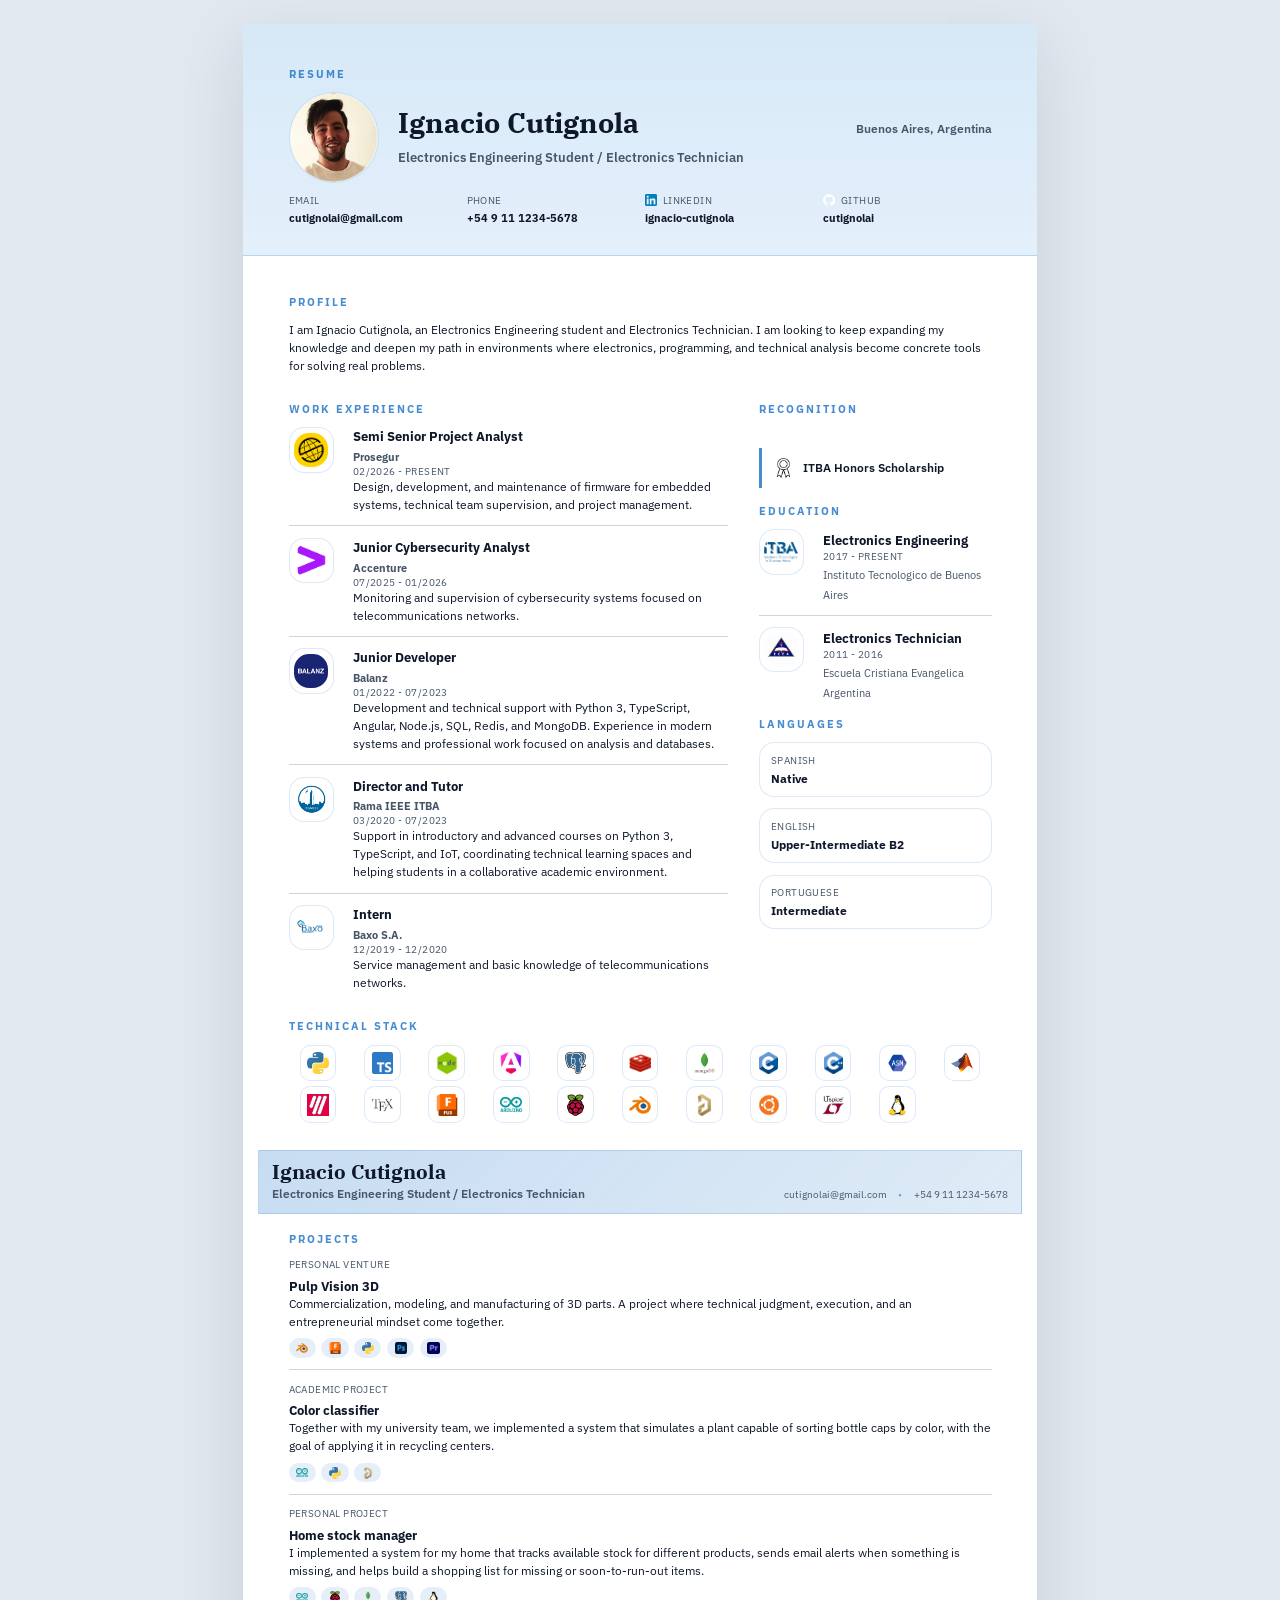
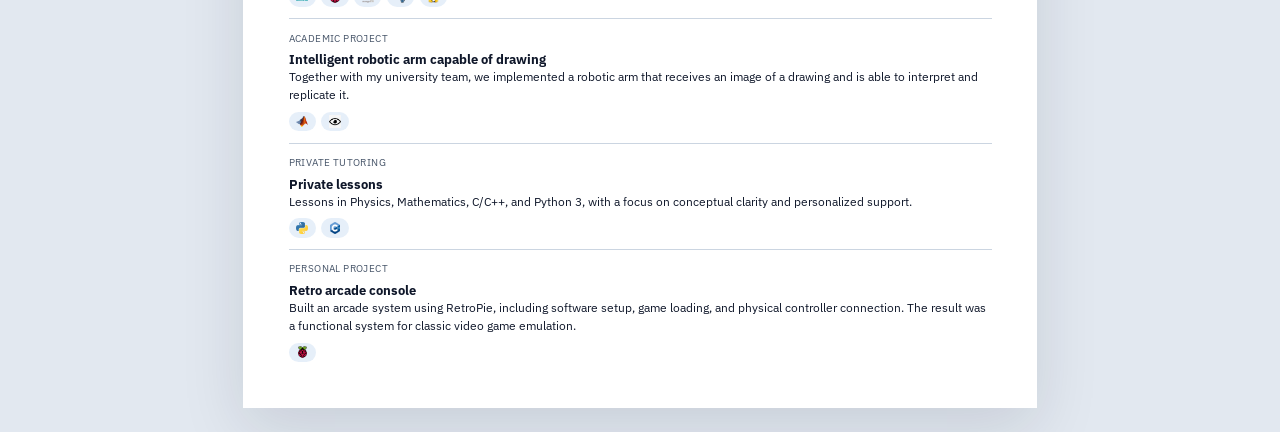
==== cv-print-english.html @ bd2a52dc "Arreglos de estetica" ====
<!DOCTYPE html>
<html lang="en">
<head>
  <meta charset="UTF-8">
  <meta name="viewport" content="width=device-width, initial-scale=1.0">
  <title>CV PDF | Ignacio Cutignola</title>
  <link rel="preconnect" href="https://fonts.googleapis.com">
  <link rel="preconnect" href="https://fonts.gstatic.com" crossorigin>
  <link
    href="https://fonts.googleapis.com/css2?family=IBM+Plex+Sans:wght@400;500;600;700&family=IBM+Plex+Serif:wght@500;600&display=swap"
    rel="stylesheet"
  >
  <link rel="stylesheet" href="cv-print.css">
</head>
<body>
  <main class="cv-page" id="cv-page">
    <section class="cv-top">
      <section class="cv-top-block cv-identity">
        <p class="cv-eyebrow" id="cv-eyebrow">Curriculum Vitae</p>
        <div class="cv-header-row">
          <div class="cv-profile-photo" id="cv-profile-photo"></div>
          <div class="cv-header-copy">
            <div class="cv-name-row">
              <h1 id="cv-name"></h1>
              <div class="cv-name-location" id="cv-location"></div>
            </div>
            <p class="cv-role" id="cv-role"></p>
          </div>
        </div>
        <div class="cv-contact-inline">
          <div><span id="cv-contact-label-email">Email</span><strong id="cv-email"></strong></div>
          <div><span id="cv-contact-label-phone">Phone</span><strong id="cv-phone"></strong></div>
          <div>
            <span class="cv-contact-label-with-icon">
              <img src="./recurso/Herramientas/linkedin.png" alt="">
              <span id="cv-contact-label-linkedin">LinkedIn</span>
            </span>
            <strong id="cv-linkedin"></strong>
          </div>
          <div>
            <span class="cv-contact-label-with-icon">
              <img src="./recurso/Herramientas/github.png" alt="">
              <span id="cv-contact-label-github">GitHub</span>
            </span>
            <strong id="cv-github"></strong>
          </div>
        </div>
      </section>
    </section>

    <section class="cv-main">
      <section class="cv-section">
        <div class="cv-section-heading">
          <p class="cv-section-label" id="cv-section-profile">Profile</p>
        </div>
        <div class="cv-profile-copy">
          <p id="cv-profile-summary"></p>
        </div>
      </section>

      <section class="cv-section cv-two-column">
        <section>
          <div class="cv-section-heading">
            <p class="cv-section-label" id="cv-section-experience">Work Experience</p>
          </div>
          <div class="cv-timeline" id="cv-experience"></div>
        </section>

        <section class="cv-side-column">
          <div class="cv-section-heading">
            <p class="cv-section-label" id="cv-section-recognition">Awards</p>
          </div>
          <p class="cv-highlight cv-highlight-with-icon">
            <img src="./recurso/Herramientas/logro.png" alt="">
            <span id="cv-recognition-text">ITBA Honor Scholarship</span>
          </p>

          <section class="cv-side-section">
            <div class="cv-section-heading">
              <p class="cv-section-label" id="cv-section-education">Education</p>
            </div>
            <div class="cv-education-list" id="cv-education"></div>
          </section>

          <section class="cv-side-section">
            <div class="cv-section-heading">
              <p class="cv-section-label" id="cv-section-languages">Languages</p>
            </div>
            <div class="cv-language-list cv-language-list-main">
              <div class="cv-language-item">
                <span id="cv-language-spanish-label">Spanish</span>
                <strong id="cv-language-spanish-level">Native</strong>
              </div>
              <div class="cv-language-item">
                <span id="cv-language-english-label">English</span>
                <strong id="cv-language-english-level">Upper-Intermediate B2</strong>
              </div>
              <div class="cv-language-item">
                <span id="cv-language-portuguese-label">Portuguese</span>
                <strong id="cv-language-portuguese-level">Intermediate</strong>
              </div>
            </div>
          </section>
        </section>
      </section>

      <section class="cv-section">
        <div class="cv-section-heading">
          <p class="cv-section-label" id="cv-section-stack">Tech Stack</p>
        </div>
        <div class="cv-stack-grid" id="cv-stack"></div>
      </section>

      <section class="cv-section cv-projects-section">
        <div class="cv-page-banner">
          <div class="cv-page-banner-main">
            <strong id="cv-banner-name"></strong>
            <span id="cv-banner-role"></span>
          </div>
          <div class="cv-page-banner-contact">
            <span id="cv-banner-email"></span>
            <span id="cv-banner-phone"></span>
          </div>
        </div>
        <div class="cv-section-heading">
          <p class="cv-section-label" id="cv-section-projects">Projects</p>
        </div>
        <div class="cv-projects-list" id="cv-projects"></div>
      </section>
    </section>
  </main>

  <script>window.CV_LANGUAGE = "en";</script>
  <script src="profile-data.js"></script>
  <script src="experiencia-data.js"></script>
  <script src="education-data.js"></script>
  <script src="projects-data.js"></script>
  <script src="cv-print.js"></script>
</body>
</html>
---- cv-print.css ----
@page {
  size: A4;
  margin: 0;
}

:root {
  --paper: #ffffff;
  --ink: #0f172a;
  --muted: #475569;
  --line: #cbd5e1;
  --accent: rgba(10, 102, 194, 0.75);
  --accent-soft: rgba(10, 102, 194, 0.10);
  --panel: #f8fafc;
}

* {
  box-sizing: border-box;
}

html,
body {
  margin: 0;
  padding: 0;
  background: #e2e8f0;
  color: var(--ink);
  font-family: "IBM Plex Sans", sans-serif;
}

body {
  padding: 24px;
}

.cv-page {
  width: 210mm;
  min-height: 297mm;
  margin: 0 auto;
  display: grid;
  grid-template-columns: 1fr;
  background: var(--paper);
  box-shadow: 0 20px 60px rgba(15, 23, 42, 0.12);
}

.cv-top {
  display: grid;
  grid-template-columns: 1fr;
  gap: 0;
  padding: 11mm 12mm 8mm;
  background:
    linear-gradient(180deg, rgba(10, 102, 194, 0.08), rgba(10, 102, 194, 0.02)),
    #e8f3fc;
  border-bottom: 1px solid rgba(10, 102, 194, 0.15);
}

.cv-main {
  padding: 10mm 12mm 12mm 12mm;
}

.cv-top-block {
  padding: 0;
}

.cv-section + .cv-section {
  margin-top: 7mm;
}

.cv-two-column {
  display: grid;
  grid-template-columns: 1.7fr 0.9fr;
  gap: 8mm;
  align-items: start;
}

.cv-side-column {
  display: grid;
  gap: 4mm;
}

.cv-side-section .cv-section-heading {
  margin-bottom: 0;
}

.cv-eyebrow,
.cv-section-label {
  margin: 0 0 3mm;
  color: var(--accent);
  font-size: 8.6pt;
  font-weight: 700;
  letter-spacing: 0.18em;
  text-transform: uppercase;
}

.cv-identity h1 {
  margin: 0;
  font-family: "IBM Plex Serif", serif;
  font-size: 21pt;
  line-height: 1;
}

.cv-header-row {
  display: grid;
  grid-template-columns: 24mm 1fr;
  gap: 5mm;
  align-items: center;
}

.cv-header-copy {
  min-width: 0;
}

.cv-name-row {
  display: flex;
  align-items: baseline;
  justify-content: space-between;
  gap: 3mm;
}

.cv-profile-photo {
  width: 24mm;
  height: 24mm;
  border: 1px solid rgba(10, 102, 194, 0.16);
  border-radius: 50%;
  background: rgba(255, 255, 255, 0.5);
  overflow: hidden;
}

.cv-profile-photo img {
  width: 100%;
  height: 100%;
  object-fit: cover;
  display: block;
  border-radius: 50%;
}

.cv-name-location {
  color: var(--muted);
  font-size: 9pt;
  font-weight: 600;
  white-space: nowrap;
  margin-left: 2mm;
}

.cv-role {
  margin: 3mm 0 0;
  color: var(--muted);
  font-size: 10pt;
  font-weight: 600;
  line-height: 1.35;
}

.cv-summary {
  margin: 6mm 0 0;
  font-size: 10.5pt;
  line-height: 1.6;
}

.cv-top h2,
.cv-section-heading h2 {
  margin: 0;
  font-family: "IBM Plex Serif", serif;
  font-size: 14pt;
  line-height: 1.15;
}

.cv-top h2 {
  font-size: 10.8pt;
}

.cv-contact-list,
.cv-chip-list,
.cv-language-list,
.cv-timeline,
.cv-education-list,
.cv-stack-grid,
.cv-projects-list {
  margin: 3mm 0 0;
  padding: 0;
  list-style: none;
}

.cv-contact-list {
  margin-top: 4mm;
}

.cv-contact-list li + li,
.cv-language-item + .cv-language-item,
.cv-experience-item + .cv-experience-item,
.cv-education-item + .cv-education-item,
.cv-project-item + .cv-project-item {
  margin-top: 3mm;
  padding-top: 3mm;
  border-top: 1px solid var(--line);
}

.cv-contact-list span,
.cv-language-item span,
.cv-experience-period,
.cv-project-type {
  display: block;
  color: var(--muted);
  font-size: 7.8pt;
  letter-spacing: 0.04em;
  text-transform: uppercase;
}

.cv-contact-list strong,
.cv-language-item strong {
  display: block;
  margin-top: 1mm;
  font-size: 9pt;
  line-height: 1.35;
}

.cv-contact-inline {
  display: grid;
  grid-template-columns: repeat(4, minmax(0, 1fr));
  gap: 2.5mm;
  width: 100%;
  margin-top: 3mm;
}

.cv-contact-inline span {
  display: block;
  color: var(--muted);
  font-size: 7.5pt;
  letter-spacing: 0.04em;
  text-transform: uppercase;
}

.cv-contact-inline .cv-contact-label-with-icon {
  display: flex;
  align-items: center;
  gap: 1.6mm;
}

.cv-contact-inline .cv-contact-label-with-icon img {
  width: 3.2mm;
  height: 3.2mm;
  object-fit: contain;
  display: block;
}

.cv-contact-inline strong {
  display: block;
  margin-top: 1mm;
  font-size: 8.1pt;
  line-height: 1.35;
  word-break: break-word;
}

.cv-chip-list {
  display: flex;
  flex-wrap: wrap;
  gap: 2.5mm;
}

.cv-chip-list li {
  padding: 2mm 3.2mm;
  border: 1px solid rgba(10, 102, 194, 0.18);
  border-radius: 999px;
  background: rgba(255, 255, 255, 0.5);
  font-size: 8.8pt;
}

.cv-highlight {
  margin: 1.5mm 0 0;
  padding: 2.5mm 3mm;
  border-left: 3px solid var(--accent);
  background: rgba(255, 255, 255, 0.45);
  font-size: 9pt;
  font-weight: 600;
}

.cv-highlight-with-icon {
  display: flex;
  align-items: center;
  gap: 2.5mm;
}

.cv-highlight-with-icon img {
  width: 5.5mm;
  height: 5.5mm;
  object-fit: contain;
  display: block;
}

.cv-profile-copy {
  display: grid;
  gap: 3mm;
  margin-top: 3mm;
}

.cv-profile-copy p,
.cv-experience-item p,
.cv-project-item p {
  margin: 0;
  font-size: 9pt;
  line-height: 1.5;
}

.cv-experience-item-header,
.cv-education-item,
.cv-project-item-header {
  display: flex;
  justify-content: flex-start;
  gap: 5mm;
}

.cv-education-item-main {
  display: grid;
  grid-template-columns: 14mm 1fr;
  gap: 3mm;
  align-items: start;
}

.cv-experience-item-layout {
  display: grid;
  grid-template-columns: 14mm 1fr;
  gap: 3mm;
  align-items: start;
}

.cv-experience-item-body {
  min-width: 0;
}

.cv-experience-logo {
  width: 12mm;
  height: 12mm;
  display: flex;
  align-items: center;
  justify-content: center;
  padding: 1.2mm;
  border: 1px solid rgba(10, 102, 194, 0.14);
  border-radius: 4mm;
  background: rgba(255, 255, 255, 0.55);
}

.cv-experience-logo img {
  width: 100%;
  height: 100%;
  object-fit: contain;
  display: block;
  border-radius: 4mm;
}

.cv-education-logo {
  width: 12mm;
  height: 12mm;
  display: flex;
  align-items: center;
  justify-content: center;
  padding: 1.2mm;
  border: 1px solid rgba(10, 102, 194, 0.14);
  border-radius: 4mm;
  background: rgba(255, 255, 255, 0.55);
}

.cv-education-logo img {
  width: 100%;
  height: 100%;
  object-fit: contain;
  display: block;
  border-radius: 4mm;
}

.cv-experience-item h3,
.cv-project-item h3,
.cv-education-item strong {
  margin: 0;
  font-size: 10pt;
  line-height: 1.35;
}

.cv-experience-company,
.cv-education-item span {
  margin-top: 1mm;
  color: var(--muted);
  font-size: 8.5pt;
}

.cv-experience-company {
  font-weight: 700;
}

.cv-project-item h3 {
  max-width: 100%;
  white-space: nowrap;
  overflow: hidden;
  text-overflow: ellipsis;
}

.cv-project-type {
  margin-bottom: 1.5mm;
}

.cv-project-tools {
  display: flex;
  flex-wrap: wrap;
  gap: 1.5mm;
  margin-top: 2mm;
}

.cv-project-tool-chip {
  display: inline-flex;
  align-items: center;
  gap: 1mm;
  padding: 1mm 2mm;
  border-radius: 999px;
  background: var(--accent-soft);
  color: rgba(10, 102, 194, 0.75);
  font-size: 7.5pt;
}

.cv-project-tool-chip img {
  width: 3.2mm;
  height: 3.2mm;
  object-fit: contain;
  display: block;
}

.cv-language-list-main {
  display: grid;
  grid-template-columns: 1fr;
  gap: 3mm;
}

.cv-language-list-main .cv-language-item {
  padding: 2.5mm 3mm;
  border: 1px solid rgba(10, 102, 194, 0.14);
  border-radius: 4mm;
  background: rgba(255, 255, 255, 0.45);
}

.cv-stack-grid {
  display: grid;
  gap: 1.4mm;
  justify-items: center;
}

.cv-stack-item {
  display: flex;
  align-items: center;
  justify-content: center;
  aspect-ratio: 1 / 1;
  width: 100%;
  max-width: 9.7mm;
  padding: 0.8mm;
  border: 1px solid rgba(10, 102, 194, 0.14);
  border-radius: 2.6mm;
  background: rgba(255, 255, 255, 0.5);
}

.cv-stack-item img {
  width: 75%;
  height: 75%;
  max-width: 75%;
  max-height: 75%;
  object-fit: contain;
  display: block;
}

.cv-projects-section {
  margin-top: 7mm;
}

.cv-page-banner {
  display: grid;
  grid-template-columns: 1.15fr 1fr;
  gap: 4mm;
  align-items: end;
  padding: 3mm 3.5mm 3.2mm;
  width: calc(100% + 16mm);
  margin-left: -8mm;
  margin-right: -8mm;
  margin-bottom: 4.5mm;
  border: 1px solid rgba(10, 102, 194, 0.16);
  border-radius: 0;
  background:
    linear-gradient(135deg, rgba(10, 102, 194, 0.16), rgba(10, 102, 194, 0.05)),
    rgba(10, 102, 194, 0.08);
}

.cv-page-banner-main {
  display: grid;
  gap: 1mm;
}

.cv-page-banner-main strong {
  font-family: "IBM Plex Serif", serif;
  font-size: 15pt;
  line-height: 1;
}

.cv-page-banner-main span {
  color: var(--muted);
  font-size: 8.8pt;
  font-weight: 600;
}

.cv-page-banner-contact {
  display: flex;
  flex-wrap: wrap;
  justify-content: flex-end;
  gap: 1.4mm 3mm;
  color: var(--muted);
  font-size: 7.7pt;
}

.cv-page-banner-contact span::after {
  content: "•";
  margin-left: 3mm;
  color: rgba(10, 102, 194, 0.55);
}

.cv-page-banner-contact span:last-child::after {
  content: none;
}

.cv-language-list-main .cv-language-item + .cv-language-item {
  margin-top: 0;
  padding-top: 2.5mm;
  border-top: 1px solid rgba(10, 102, 194, 0.14);
}

@media screen and (max-width: 1100px) {
  body {
    padding: 0;
    background: var(--paper);
  }

  .cv-page {
    width: 100%;
    min-height: auto;
    grid-template-columns: 1fr;
    box-shadow: none;
  }

  .cv-top,
  .cv-main {
    padding: 24px 20px;
  }

  .cv-top {
    grid-template-columns: 1fr;
    gap: 18px;
  }

  .cv-name-row {
    flex-direction: column;
    align-items: flex-start;
    gap: 3mm;
  }

  .cv-header-row {
    grid-template-columns: 1fr;
  }

  .cv-top-block {
    padding: 0;
  }

  .cv-top-block + .cv-top-block {
    border-left: 0;
    border-top: 1px solid rgba(10, 102, 194, 0.14);
    padding-top: 18px;
  }

  .cv-contact-inline {
    grid-template-columns: 1fr;
  }

  .cv-two-column,
  .cv-language-list-main {
    grid-template-columns: 1fr;
  }

  .cv-page-banner {
    grid-template-columns: 1fr;
    align-items: start;
    width: 100%;
    margin-left: 0;
    margin-right: 0;
  }

  .cv-page-banner-contact {
    justify-content: flex-start;
  }

  .cv-side-column {
    gap: 18px;
  }

  .cv-stack-grid {
    grid-template-columns: repeat(4, minmax(0, 1fr));
  }
}

@media print {
  body {
    padding: 0;
    background: transparent;
  }

  .cv-page {
    width: 100%;
    min-height: 100%;
    box-shadow: none;
  }

  .cv-top {
    padding: 8mm 8mm 6mm;
  }

  .cv-main {
    padding: 6mm 8mm 8mm;
  }

  .cv-projects-section {
    margin-top: 0;
    break-before: page;
    page-break-before: always;
  }

  .cv-page-banner {
    margin-bottom: 3.5mm;
  }
}
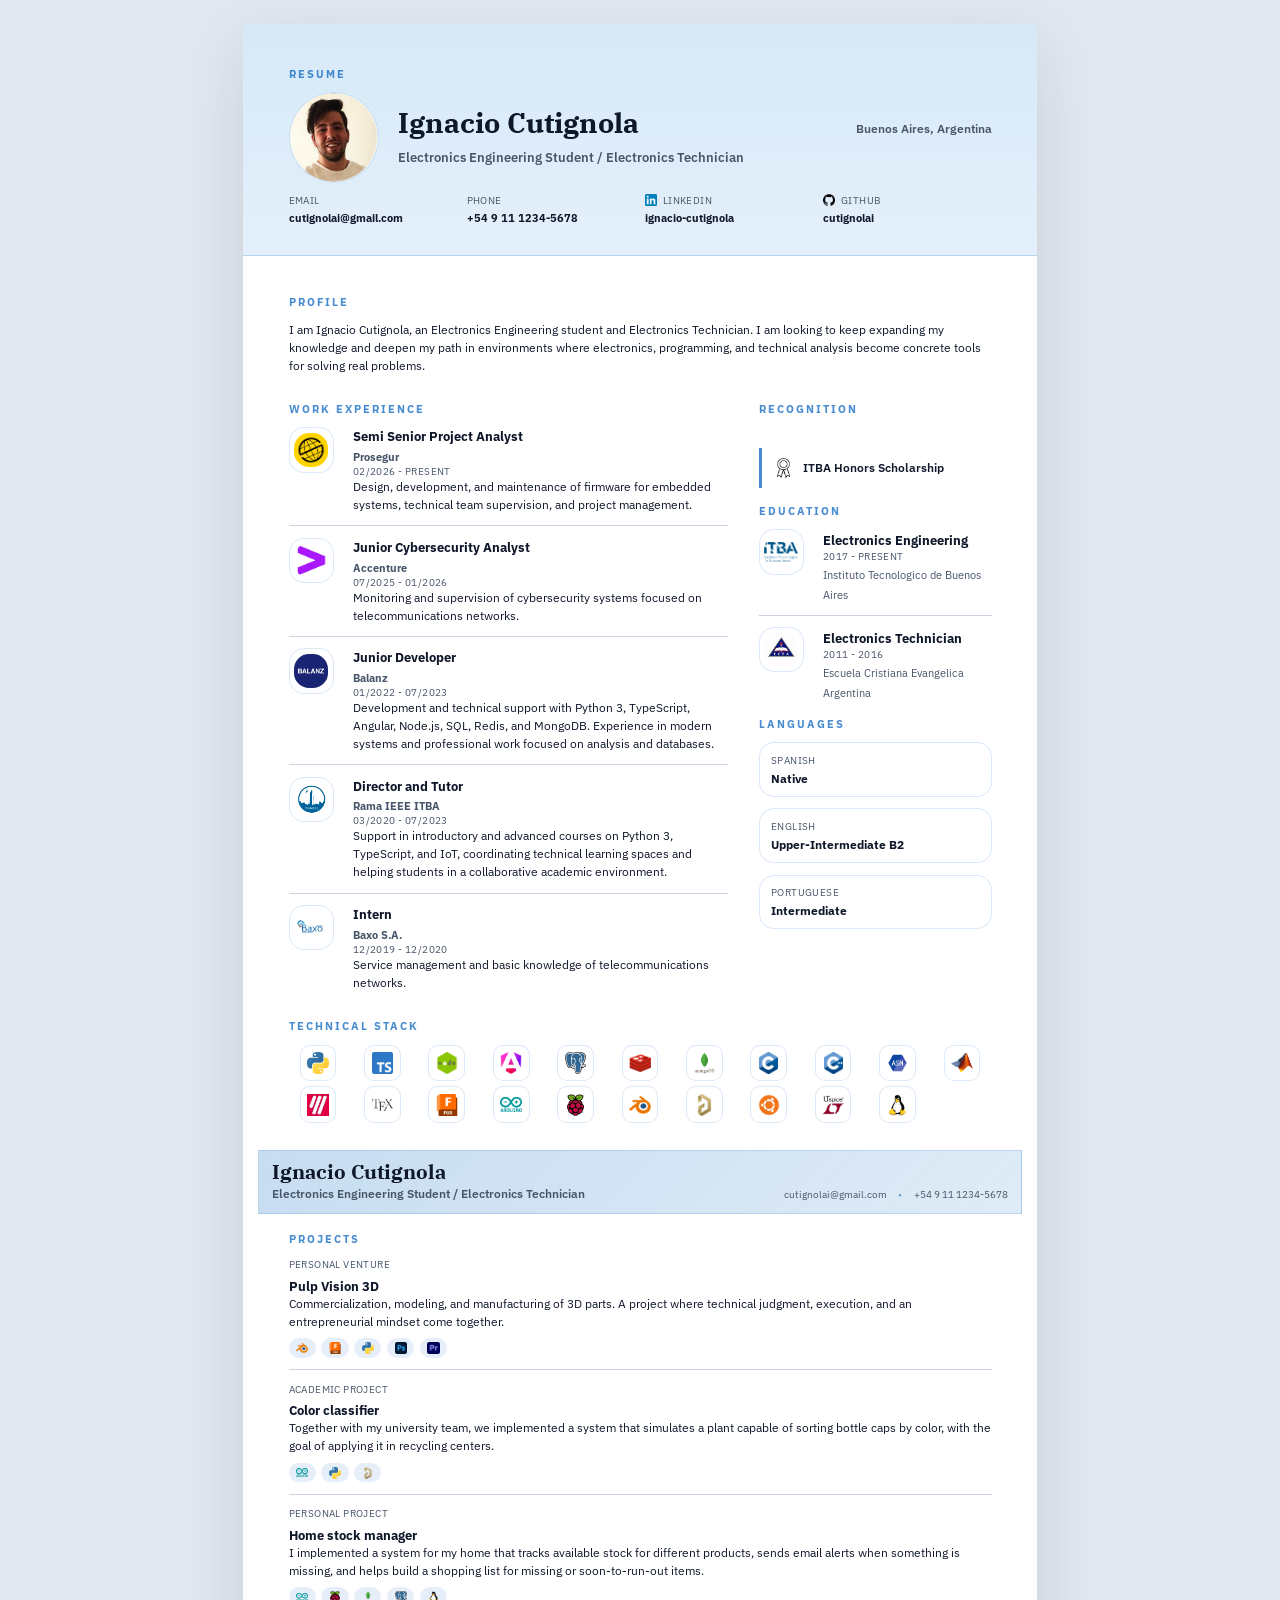
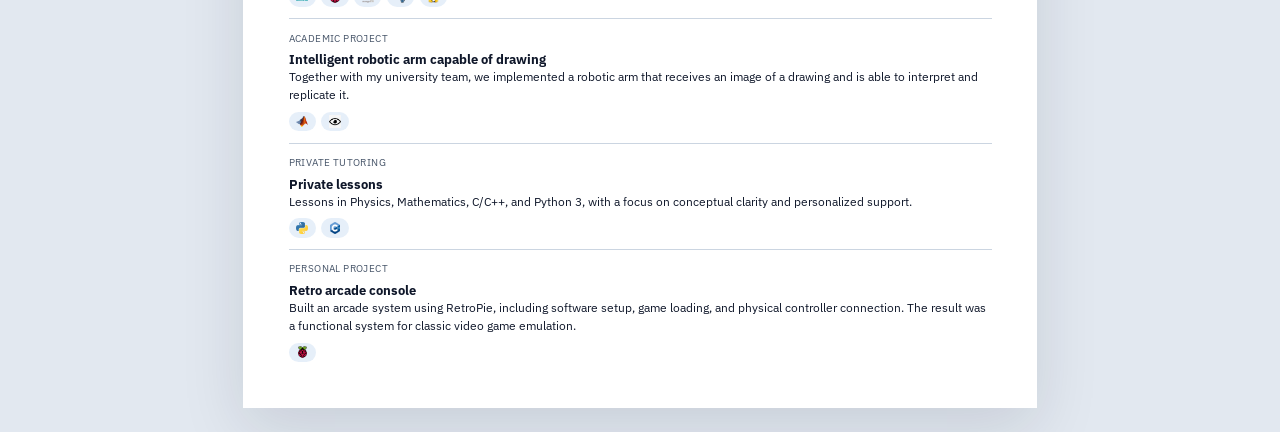
==== commit f078e97a: "Logo github fix" ====
--- a/cv-print-english.html
+++ b/cv-print-english.html
@@ -39,7 +39,7 @@
           </div>
           <div>
             <span class="cv-contact-label-with-icon">
-              <img src="./recurso/Herramientas/github.png" alt="">
+              <img src="./recurso/Herramientas/github-black.png" alt="">
               <span id="cv-contact-label-github">GitHub</span>
             </span>
             <strong id="cv-github"></strong>
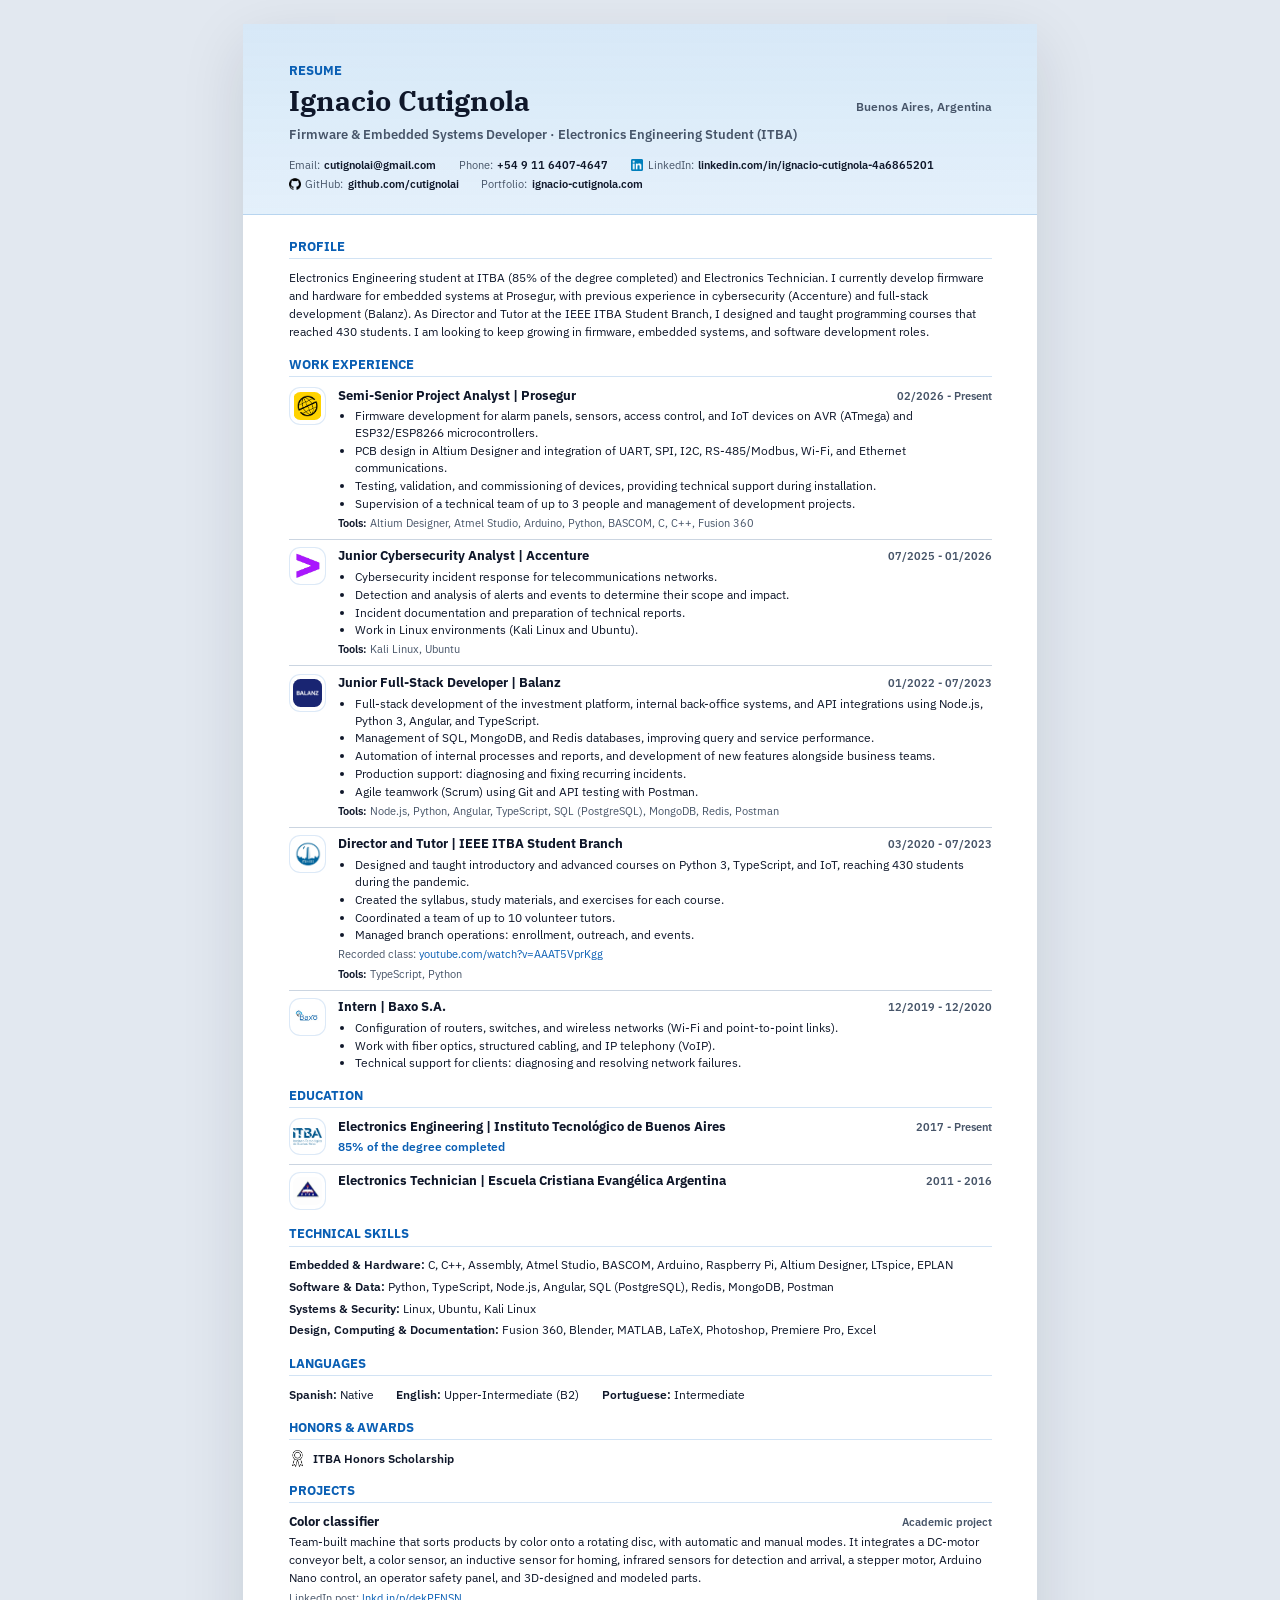
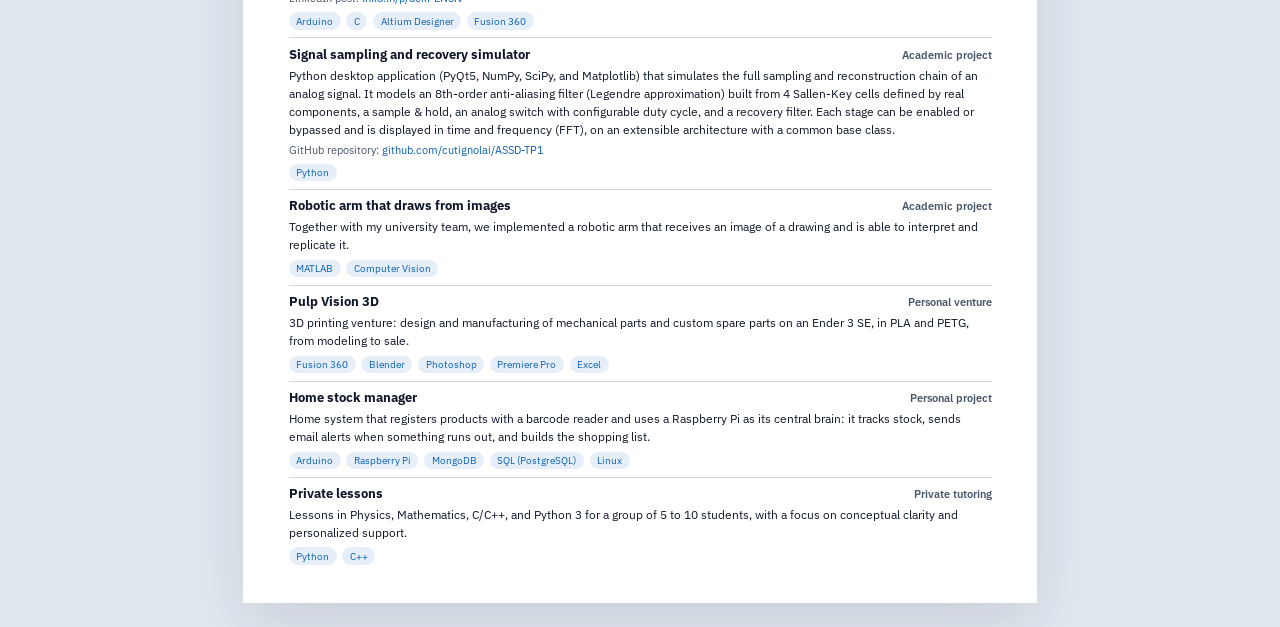
==== commit 66c1dc93: "Mejoras plaicadas" ====
--- a/cv-print-english.html
+++ b/cv-print-english.html
@@ -3,7 +3,10 @@
 <head>
   <meta charset="UTF-8">
   <meta name="viewport" content="width=device-width, initial-scale=1.0">
-  <title>CV PDF | Ignacio Cutignola</title>
+  <title>Ignacio Cutignola - Resume</title>
+  <meta name="author" content="Ignacio Cutignola">
+  <meta name="description" content="Resume of Ignacio Cutignola: firmware and embedded systems, cybersecurity, and software development.">
+  <link rel="icon" href="./favicon.svg" type="image/svg+xml">
   <link rel="preconnect" href="https://fonts.googleapis.com">
   <link rel="preconnect" href="https://fonts.gstatic.com" crossorigin>
   <link
@@ -14,9 +17,9 @@
 </head>
 <body>
   <main class="cv-page" id="cv-page">
-    <section class="cv-top">
+    <header class="cv-top">
       <section class="cv-top-block cv-identity">
-        <p class="cv-eyebrow" id="cv-eyebrow">Curriculum Vitae</p>
+        <p class="cv-eyebrow" id="cv-eyebrow">Resume</p>
         <div class="cv-header-row">
           <div class="cv-profile-photo" id="cv-profile-photo"></div>
           <div class="cv-header-copy">
@@ -27,104 +30,49 @@
             <p class="cv-role" id="cv-role"></p>
           </div>
         </div>
-        <div class="cv-contact-inline">
-          <div><span id="cv-contact-label-email">Email</span><strong id="cv-email"></strong></div>
-          <div><span id="cv-contact-label-phone">Phone</span><strong id="cv-phone"></strong></div>
-          <div>
-            <span class="cv-contact-label-with-icon">
-              <img src="./recurso/Herramientas/linkedin.png" alt="">
-              <span id="cv-contact-label-linkedin">LinkedIn</span>
-            </span>
-            <strong id="cv-linkedin"></strong>
-          </div>
-          <div>
-            <span class="cv-contact-label-with-icon">
-              <img src="./recurso/Herramientas/github-black.png" alt="">
-              <span id="cv-contact-label-github">GitHub</span>
-            </span>
-            <strong id="cv-github"></strong>
-          </div>
-        </div>
+        <div class="cv-contact-inline" id="cv-contact"></div>
       </section>
-    </section>
+    </header>
 
     <section class="cv-main">
       <section class="cv-section">
-        <div class="cv-section-heading">
-          <p class="cv-section-label" id="cv-section-profile">Profile</p>
-        </div>
+        <h2 class="cv-section-label" id="cv-section-profile">Profile</h2>
         <div class="cv-profile-copy">
           <p id="cv-profile-summary"></p>
         </div>
       </section>
 
-      <section class="cv-section cv-two-column">
+      <section class="cv-section">
+        <h2 class="cv-section-label" id="cv-section-experience">Work Experience</h2>
+        <div class="cv-timeline" id="cv-experience"></div>
+      </section>
+
+      <section class="cv-section">
+        <h2 class="cv-section-label" id="cv-section-education">Education</h2>
+        <div class="cv-education-list" id="cv-education"></div>
+      </section>
+
+      <section class="cv-section">
+        <h2 class="cv-section-label" id="cv-section-stack">Technical Skills</h2>
+        <div class="cv-skills" id="cv-stack"></div>
+      </section>
+
+      <section class="cv-section cv-inline-sections">
         <section>
-          <div class="cv-section-heading">
-            <p class="cv-section-label" id="cv-section-experience">Work Experience</p>
-          </div>
-          <div class="cv-timeline" id="cv-experience"></div>
+          <h2 class="cv-section-label" id="cv-section-languages">Languages</h2>
+          <ul class="cv-language-list" id="cv-languages"></ul>
         </section>
-
-        <section class="cv-side-column">
-          <div class="cv-section-heading">
-            <p class="cv-section-label" id="cv-section-recognition">Awards</p>
-          </div>
+        <section>
+          <h2 class="cv-section-label" id="cv-section-recognition">Honors &amp; Awards</h2>
           <p class="cv-highlight cv-highlight-with-icon">
             <img src="./recurso/Herramientas/logro.png" alt="">
-            <span id="cv-recognition-text">ITBA Honor Scholarship</span>
+            <span id="cv-recognition-text">ITBA Honors Scholarship</span>
           </p>
-
-          <section class="cv-side-section">
-            <div class="cv-section-heading">
-              <p class="cv-section-label" id="cv-section-education">Education</p>
-            </div>
-            <div class="cv-education-list" id="cv-education"></div>
-          </section>
-
-          <section class="cv-side-section">
-            <div class="cv-section-heading">
-              <p class="cv-section-label" id="cv-section-languages">Languages</p>
-            </div>
-            <div class="cv-language-list cv-language-list-main">
-              <div class="cv-language-item">
-                <span id="cv-language-spanish-label">Spanish</span>
-                <strong id="cv-language-spanish-level">Native</strong>
-              </div>
-              <div class="cv-language-item">
-                <span id="cv-language-english-label">English</span>
-                <strong id="cv-language-english-level">Upper-Intermediate B2</strong>
-              </div>
-              <div class="cv-language-item">
-                <span id="cv-language-portuguese-label">Portuguese</span>
-                <strong id="cv-language-portuguese-level">Intermediate</strong>
-              </div>
-            </div>
-          </section>
         </section>
       </section>
 
-      <section class="cv-section">
-        <div class="cv-section-heading">
-          <p class="cv-section-label" id="cv-section-stack">Tech Stack</p>
-        </div>
-        <div class="cv-stack-grid" id="cv-stack"></div>
-      </section>
-
       <section class="cv-section cv-projects-section">
-        <div class="cv-page-banner">
-          <div class="cv-page-banner-main">
-            <strong id="cv-banner-name"></strong>
-            <span id="cv-banner-role"></span>
-          </div>
-          <div class="cv-page-banner-contact">
-            <span id="cv-banner-email"></span>
-            <span id="cv-banner-phone"></span>
-          </div>
-        </div>
-        <div class="cv-section-heading">
-          <p class="cv-section-label" id="cv-section-projects">Projects</p>
-        </div>
+        <h2 class="cv-section-label" id="cv-section-projects">Projects</h2>
         <div class="cv-projects-list" id="cv-projects"></div>
       </section>
     </section>
@@ -132,6 +80,7 @@
 
   <script>window.CV_LANGUAGE = "en";</script>
   <script src="profile-data.js"></script>
+  <script src="tools-data.js"></script>
   <script src="experiencia-data.js"></script>
   <script src="education-data.js"></script>
   <script src="projects-data.js"></script>
--- a/cv-print.css
+++ b/cv-print.css
@@ -1,6 +1,10 @@
 @page {
   size: A4;
-  margin: 0;
+  margin: 10mm 0;
+}
+
+@page :first {
+  margin-top: 0;
 }
 
 :root {
@@ -8,9 +12,8 @@
   --ink: #0f172a;
   --muted: #475569;
   --line: #cbd5e1;
-  --accent: rgba(10, 102, 194, 0.75);
+  --accent: #0a5fb4;
   --accent-soft: rgba(10, 102, 194, 0.10);
-  --panel: #f8fafc;
 }
 
 * {
@@ -23,28 +26,28 @@
   padding: 0;
   background: #e2e8f0;
   color: var(--ink);
-  font-family: "IBM Plex Sans", sans-serif;
+  font-family: "IBM Plex Sans", Arial, sans-serif;
 }
 
 body {
   padding: 24px;
+}
+
+a {
+  color: inherit;
+  text-decoration: none;
 }
 
 .cv-page {
   width: 210mm;
   min-height: 297mm;
   margin: 0 auto;
-  display: grid;
-  grid-template-columns: 1fr;
   background: var(--paper);
   box-shadow: 0 20px 60px rgba(15, 23, 42, 0.12);
 }
 
 .cv-top {
-  display: grid;
-  grid-template-columns: 1fr;
-  gap: 0;
-  padding: 11mm 12mm 8mm;
+  padding: 10mm 12mm 6mm;
   background:
     linear-gradient(180deg, rgba(10, 102, 194, 0.08), rgba(10, 102, 194, 0.02)),
     #e8f3fc;
@@ -52,55 +55,50 @@
 }
 
 .cv-main {
-  padding: 10mm 12mm 12mm 12mm;
-}
-
-.cv-top-block {
-  padding: 0;
+  padding: 6mm 12mm 10mm;
 }
 
 .cv-section + .cv-section {
-  margin-top: 7mm;
-}
-
-.cv-two-column {
-  display: grid;
-  grid-template-columns: 1.7fr 0.9fr;
-  gap: 8mm;
-  align-items: start;
-}
-
-.cv-side-column {
-  display: grid;
-  gap: 4mm;
-}
-
-.cv-side-section .cv-section-heading {
-  margin-bottom: 0;
+  margin-top: 4mm;
 }
 
 .cv-eyebrow,
 .cv-section-label {
-  margin: 0 0 3mm;
+  margin: 0 0 2.5mm;
   color: var(--accent);
-  font-size: 8.6pt;
+  font-size: 9.4pt;
   font-weight: 700;
-  letter-spacing: 0.18em;
+  letter-spacing: 0;
   text-transform: uppercase;
 }
 
+.cv-section-label {
+  padding-bottom: 1.2mm;
+  border-bottom: 1px solid rgba(10, 102, 194, 0.18);
+  break-after: avoid;
+  page-break-after: avoid;
+}
+
 .cv-identity h1 {
   margin: 0;
-  font-family: "IBM Plex Serif", serif;
+  font-family: "IBM Plex Serif", Georgia, serif;
   font-size: 21pt;
   line-height: 1;
 }
 
 .cv-header-row {
   display: grid;
-  grid-template-columns: 24mm 1fr;
+  grid-template-columns: 22mm 1fr;
   gap: 5mm;
   align-items: center;
+}
+
+.cv-no-photo .cv-header-row {
+  grid-template-columns: 1fr;
+}
+
+.cv-no-photo .cv-profile-photo {
+  display: none;
 }
 
 .cv-header-copy {
@@ -115,8 +113,8 @@
 }
 
 .cv-profile-photo {
-  width: 24mm;
-  height: 24mm;
+  width: 22mm;
+  height: 22mm;
   border: 1px solid rgba(10, 102, 194, 0.16);
   border-radius: 50%;
   background: rgba(255, 255, 255, 0.5);
@@ -128,7 +126,6 @@
   height: 100%;
   object-fit: cover;
   display: block;
-  border-radius: 50%;
 }
 
 .cv-name-location {
@@ -136,103 +133,38 @@
   font-size: 9pt;
   font-weight: 600;
   white-space: nowrap;
-  margin-left: 2mm;
 }
 
 .cv-role {
-  margin: 3mm 0 0;
+  margin: 2.5mm 0 0;
   color: var(--muted);
   font-size: 10pt;
   font-weight: 600;
   line-height: 1.35;
 }
 
-.cv-summary {
-  margin: 6mm 0 0;
-  font-size: 10.5pt;
-  line-height: 1.6;
-}
-
-.cv-top h2,
-.cv-section-heading h2 {
-  margin: 0;
-  font-family: "IBM Plex Serif", serif;
-  font-size: 14pt;
-  line-height: 1.15;
-}
-
-.cv-top h2 {
-  font-size: 10.8pt;
-}
-
-.cv-contact-list,
-.cv-chip-list,
-.cv-language-list,
-.cv-timeline,
-.cv-education-list,
-.cv-stack-grid,
-.cv-projects-list {
-  margin: 3mm 0 0;
-  padding: 0;
-  list-style: none;
-}
-
-.cv-contact-list {
+.cv-contact-inline {
+  display: flex;
+  flex-wrap: wrap;
+  gap: 1.5mm 6mm;
   margin-top: 4mm;
-}
-
-.cv-contact-list li + li,
-.cv-language-item + .cv-language-item,
-.cv-experience-item + .cv-experience-item,
-.cv-education-item + .cv-education-item,
-.cv-project-item + .cv-project-item {
-  margin-top: 3mm;
-  padding-top: 3mm;
-  border-top: 1px solid var(--line);
-}
-
-.cv-contact-list span,
-.cv-language-item span,
-.cv-experience-period,
-.cv-project-type {
-  display: block;
+  font-size: 8.3pt;
+}
+
+.cv-contact-inline > div {
+  display: flex;
+  align-items: center;
+  gap: 1.2mm;
+}
+
+.cv-contact-inline span {
+  display: inline-flex;
+  align-items: center;
+  gap: 1.2mm;
   color: var(--muted);
-  font-size: 7.8pt;
-  letter-spacing: 0.04em;
-  text-transform: uppercase;
-}
-
-.cv-contact-list strong,
-.cv-language-item strong {
-  display: block;
-  margin-top: 1mm;
-  font-size: 9pt;
-  line-height: 1.35;
-}
-
-.cv-contact-inline {
-  display: grid;
-  grid-template-columns: repeat(4, minmax(0, 1fr));
-  gap: 2.5mm;
-  width: 100%;
-  margin-top: 3mm;
-}
-
-.cv-contact-inline span {
-  display: block;
-  color: var(--muted);
-  font-size: 7.5pt;
-  letter-spacing: 0.04em;
-  text-transform: uppercase;
-}
-
-.cv-contact-inline .cv-contact-label-with-icon {
-  display: flex;
-  align-items: center;
-  gap: 1.6mm;
-}
-
-.cv-contact-inline .cv-contact-label-with-icon img {
+}
+
+.cv-contact-inline img {
   width: 3.2mm;
   height: 3.2mm;
   object-fit: contain;
@@ -240,286 +172,200 @@
 }
 
 .cv-contact-inline strong {
-  display: block;
-  margin-top: 1mm;
-  font-size: 8.1pt;
-  line-height: 1.35;
-  word-break: break-word;
-}
-
-.cv-chip-list {
-  display: flex;
-  flex-wrap: wrap;
-  gap: 2.5mm;
-}
-
-.cv-chip-list li {
-  padding: 2mm 3.2mm;
-  border: 1px solid rgba(10, 102, 194, 0.18);
-  border-radius: 999px;
-  background: rgba(255, 255, 255, 0.5);
-  font-size: 8.8pt;
-}
-
-.cv-highlight {
-  margin: 1.5mm 0 0;
-  padding: 2.5mm 3mm;
-  border-left: 3px solid var(--accent);
-  background: rgba(255, 255, 255, 0.45);
-  font-size: 9pt;
-  font-weight: 600;
-}
-
-.cv-highlight-with-icon {
-  display: flex;
-  align-items: center;
-  gap: 2.5mm;
-}
-
-.cv-highlight-with-icon img {
-  width: 5.5mm;
-  height: 5.5mm;
-  object-fit: contain;
-  display: block;
-}
-
-.cv-profile-copy {
-  display: grid;
-  gap: 3mm;
-  margin-top: 3mm;
+  font-weight: 600;
 }
 
 .cv-profile-copy p,
 .cv-experience-item p,
-.cv-project-item p {
+.cv-education-item p,
+.cv-project-item p,
+.cv-skill-row,
+.cv-language-list li {
   margin: 0;
   font-size: 9pt;
   line-height: 1.5;
 }
 
-.cv-experience-item-header,
+.cv-bullets {
+  margin: 0;
+  padding-left: 4.5mm;
+  font-size: 9pt;
+  line-height: 1.42;
+}
+
+.cv-bullets li + li {
+  margin-top: 0.2mm;
+}
+
+.cv-timeline,
+.cv-education-list,
+.cv-projects-list,
+.cv-language-list {
+  margin: 0;
+  padding: 0;
+  list-style: none;
+}
+
+.cv-experience-item,
 .cv-education-item,
-.cv-project-item-header {
-  display: flex;
-  justify-content: flex-start;
-  gap: 5mm;
-}
-
-.cv-education-item-main {
+.cv-project-item {
+  break-inside: avoid;
+  page-break-inside: avoid;
+}
+
+.cv-experience-item + .cv-experience-item,
+.cv-education-item + .cv-education-item,
+.cv-project-item + .cv-project-item {
+  margin-top: 2mm;
+  padding-top: 2mm;
+  border-top: 1px solid var(--line);
+}
+
+.cv-experience-item-layout {
   display: grid;
-  grid-template-columns: 14mm 1fr;
+  grid-template-columns: 10mm 1fr;
   gap: 3mm;
   align-items: start;
 }
 
-.cv-experience-item-layout {
-  display: grid;
-  grid-template-columns: 14mm 1fr;
-  gap: 3mm;
-  align-items: start;
-}
-
 .cv-experience-item-body {
   min-width: 0;
 }
 
-.cv-experience-logo {
-  width: 12mm;
-  height: 12mm;
+.cv-experience-item-header,
+.cv-project-item-header {
+  display: flex;
+  align-items: baseline;
+  justify-content: space-between;
+  gap: 4mm;
+  margin-bottom: 0.8mm;
+}
+
+.cv-experience-item h3,
+.cv-education-item h3,
+.cv-project-item h3 {
+  margin: 0;
+  font-size: 9.8pt;
+  line-height: 1.35;
+}
+
+.cv-experience-period,
+.cv-project-type {
+  flex-shrink: 0;
+  color: var(--muted);
+  font-size: 8pt;
+  font-weight: 600;
+  white-space: nowrap;
+}
+
+.cv-experience-logo,
+.cv-education-logo {
+  width: 10mm;
+  height: 10mm;
   display: flex;
   align-items: center;
   justify-content: center;
-  padding: 1.2mm;
+  padding: 1mm;
   border: 1px solid rgba(10, 102, 194, 0.14);
-  border-radius: 4mm;
-  background: rgba(255, 255, 255, 0.55);
-}
-
-.cv-experience-logo img {
-  width: 100%;
-  height: 100%;
-  object-fit: contain;
-  display: block;
-  border-radius: 4mm;
-}
-
-.cv-education-logo {
-  width: 12mm;
-  height: 12mm;
-  display: flex;
-  align-items: center;
-  justify-content: center;
-  padding: 1.2mm;
-  border: 1px solid rgba(10, 102, 194, 0.14);
-  border-radius: 4mm;
-  background: rgba(255, 255, 255, 0.55);
-}
-
+  border-radius: 3mm;
+  background: #ffffff;
+}
+
+.cv-experience-logo img,
 .cv-education-logo img {
   width: 100%;
   height: 100%;
   object-fit: contain;
   display: block;
-  border-radius: 4mm;
-}
-
-.cv-experience-item h3,
-.cv-project-item h3,
-.cv-education-item strong {
-  margin: 0;
-  font-size: 10pt;
-  line-height: 1.35;
-}
-
-.cv-experience-company,
-.cv-education-item span {
-  margin-top: 1mm;
+  border-radius: 2mm;
+}
+
+.cv-logo-fallback {
+  color: var(--accent);
+  font-size: 8pt;
+  font-weight: 700;
+}
+
+.cv-item-tools,
+.cv-project-link {
+  margin-top: 0.8mm !important;
   color: var(--muted);
-  font-size: 8.5pt;
-}
-
-.cv-experience-company {
-  font-weight: 700;
-}
-
-.cv-project-item h3 {
-  max-width: 100%;
-  white-space: nowrap;
-  overflow: hidden;
-  text-overflow: ellipsis;
-}
-
-.cv-project-type {
-  margin-bottom: 1.5mm;
+  font-size: 8.2pt !important;
+}
+
+.cv-item-tools strong {
+  color: var(--ink);
+  font-weight: 600;
+}
+
+.cv-education-detail {
+  color: var(--accent);
+  font-weight: 600;
+}
+
+.cv-skills {
+  display: grid;
+  gap: 1mm;
+}
+
+.cv-skill-row strong,
+.cv-language-list strong {
+  font-weight: 600;
+}
+
+.cv-inline-sections {
+  display: block;
+}
+
+.cv-inline-sections > section + section {
+  margin-top: 4mm;
+}
+
+.cv-language-list {
+  display: flex;
+  flex-wrap: wrap;
+  gap: 1mm 6mm;
+}
+
+.cv-highlight {
+  margin: 0;
+  font-size: 9pt;
+  font-weight: 600;
+}
+
+.cv-highlight-with-icon {
+  display: flex;
+  align-items: center;
+  gap: 2mm;
+}
+
+.cv-highlight-with-icon img {
+  width: 4.5mm;
+  height: 4.5mm;
+  object-fit: contain;
+  display: block;
 }
 
 .cv-project-tools {
   display: flex;
   flex-wrap: wrap;
   gap: 1.5mm;
-  margin-top: 2mm;
+  margin-top: 1.5mm;
 }
 
 .cv-project-tool-chip {
   display: inline-flex;
   align-items: center;
   gap: 1mm;
-  padding: 1mm 2mm;
+  padding: 0.6mm 2mm;
   border-radius: 999px;
   background: var(--accent-soft);
-  color: rgba(10, 102, 194, 0.75);
+  color: var(--accent);
   font-size: 7.5pt;
 }
 
-.cv-project-tool-chip img {
-  width: 3.2mm;
-  height: 3.2mm;
-  object-fit: contain;
-  display: block;
-}
-
-.cv-language-list-main {
-  display: grid;
-  grid-template-columns: 1fr;
-  gap: 3mm;
-}
-
-.cv-language-list-main .cv-language-item {
-  padding: 2.5mm 3mm;
-  border: 1px solid rgba(10, 102, 194, 0.14);
-  border-radius: 4mm;
-  background: rgba(255, 255, 255, 0.45);
-}
-
-.cv-stack-grid {
-  display: grid;
-  gap: 1.4mm;
-  justify-items: center;
-}
-
-.cv-stack-item {
-  display: flex;
-  align-items: center;
-  justify-content: center;
-  aspect-ratio: 1 / 1;
-  width: 100%;
-  max-width: 9.7mm;
-  padding: 0.8mm;
-  border: 1px solid rgba(10, 102, 194, 0.14);
-  border-radius: 2.6mm;
-  background: rgba(255, 255, 255, 0.5);
-}
-
-.cv-stack-item img {
-  width: 75%;
-  height: 75%;
-  max-width: 75%;
-  max-height: 75%;
-  object-fit: contain;
-  display: block;
-}
-
-.cv-projects-section {
-  margin-top: 7mm;
-}
-
-.cv-page-banner {
-  display: grid;
-  grid-template-columns: 1.15fr 1fr;
-  gap: 4mm;
-  align-items: end;
-  padding: 3mm 3.5mm 3.2mm;
-  width: calc(100% + 16mm);
-  margin-left: -8mm;
-  margin-right: -8mm;
-  margin-bottom: 4.5mm;
-  border: 1px solid rgba(10, 102, 194, 0.16);
-  border-radius: 0;
-  background:
-    linear-gradient(135deg, rgba(10, 102, 194, 0.16), rgba(10, 102, 194, 0.05)),
-    rgba(10, 102, 194, 0.08);
-}
-
-.cv-page-banner-main {
-  display: grid;
-  gap: 1mm;
-}
-
-.cv-page-banner-main strong {
-  font-family: "IBM Plex Serif", serif;
-  font-size: 15pt;
-  line-height: 1;
-}
-
-.cv-page-banner-main span {
-  color: var(--muted);
-  font-size: 8.8pt;
-  font-weight: 600;
-}
-
-.cv-page-banner-contact {
-  display: flex;
-  flex-wrap: wrap;
-  justify-content: flex-end;
-  gap: 1.4mm 3mm;
-  color: var(--muted);
-  font-size: 7.7pt;
-}
-
-.cv-page-banner-contact span::after {
-  content: "•";
-  margin-left: 3mm;
-  color: rgba(10, 102, 194, 0.55);
-}
-
-.cv-page-banner-contact span:last-child::after {
-  content: none;
-}
-
-.cv-language-list-main .cv-language-item + .cv-language-item {
-  margin-top: 0;
-  padding-top: 2.5mm;
-  border-top: 1px solid rgba(10, 102, 194, 0.14);
+.cv-project-link a {
+  color: var(--accent);
 }
 
 @media screen and (max-width: 1100px) {
@@ -531,7 +377,6 @@
   .cv-page {
     width: 100%;
     min-height: auto;
-    grid-template-columns: 1fr;
     box-shadow: none;
   }
 
@@ -540,88 +385,34 @@
     padding: 24px 20px;
   }
 
-  .cv-top {
-    grid-template-columns: 1fr;
-    gap: 18px;
-  }
-
-  .cv-name-row {
+  .cv-name-row,
+  .cv-experience-item-header,
+  .cv-project-item-header {
     flex-direction: column;
     align-items: flex-start;
-    gap: 3mm;
+    gap: 1mm;
   }
 
   .cv-header-row {
     grid-template-columns: 1fr;
   }
-
-  .cv-top-block {
-    padding: 0;
-  }
-
-  .cv-top-block + .cv-top-block {
-    border-left: 0;
-    border-top: 1px solid rgba(10, 102, 194, 0.14);
-    padding-top: 18px;
-  }
-
-  .cv-contact-inline {
-    grid-template-columns: 1fr;
-  }
-
-  .cv-two-column,
-  .cv-language-list-main {
-    grid-template-columns: 1fr;
-  }
-
-  .cv-page-banner {
-    grid-template-columns: 1fr;
-    align-items: start;
-    width: 100%;
-    margin-left: 0;
-    margin-right: 0;
-  }
-
-  .cv-page-banner-contact {
-    justify-content: flex-start;
-  }
-
-  .cv-side-column {
-    gap: 18px;
-  }
-
-  .cv-stack-grid {
-    grid-template-columns: repeat(4, minmax(0, 1fr));
-  }
 }
 
 @media print {
+  html,
   body {
     padding: 0;
-    background: transparent;
+    background: var(--paper);
   }
 
   .cv-page {
     width: 100%;
-    min-height: 100%;
+    min-height: 0;
     box-shadow: none;
   }
 
   .cv-top {
-    padding: 8mm 8mm 6mm;
-  }
-
-  .cv-main {
-    padding: 6mm 8mm 8mm;
-  }
-
-  .cv-projects-section {
-    margin-top: 0;
-    break-before: page;
-    page-break-before: always;
-  }
-
-  .cv-page-banner {
-    margin-bottom: 3.5mm;
-  }
-}
+    -webkit-print-color-adjust: exact;
+    print-color-adjust: exact;
+  }
+}
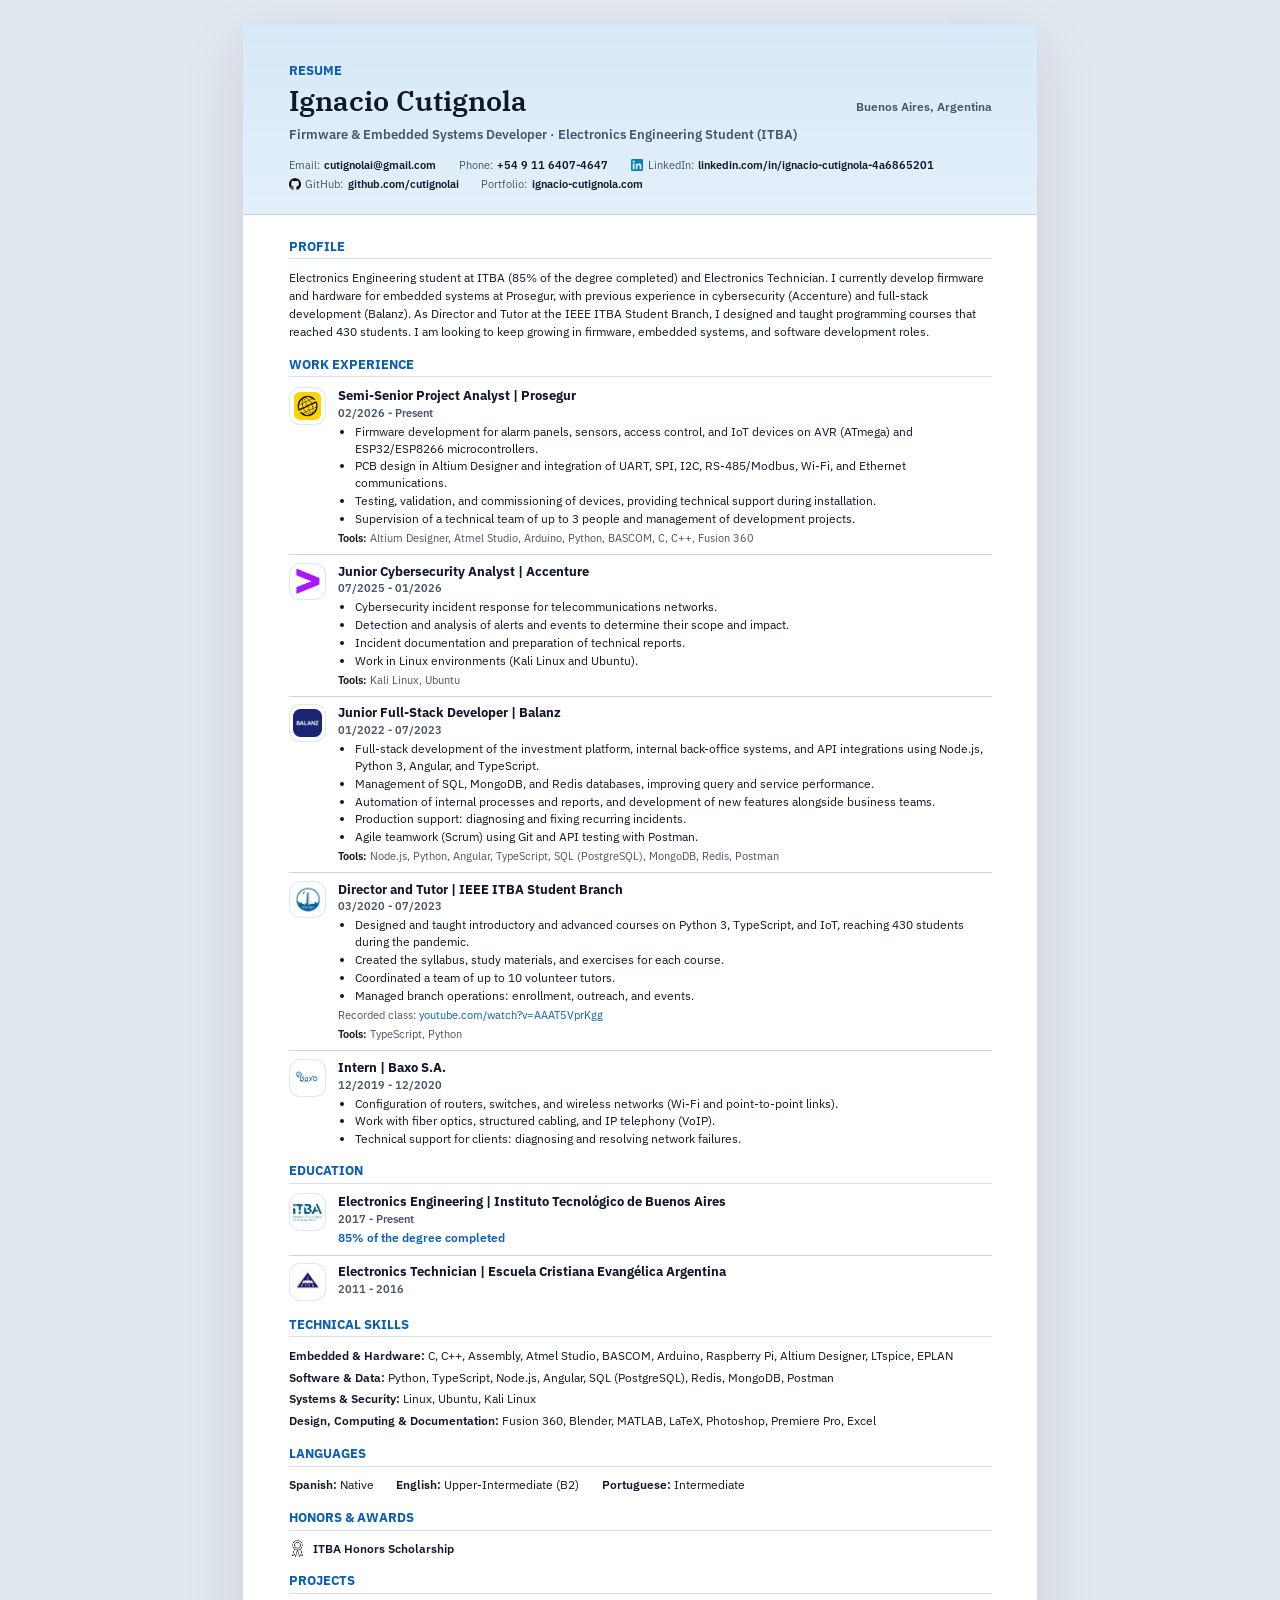
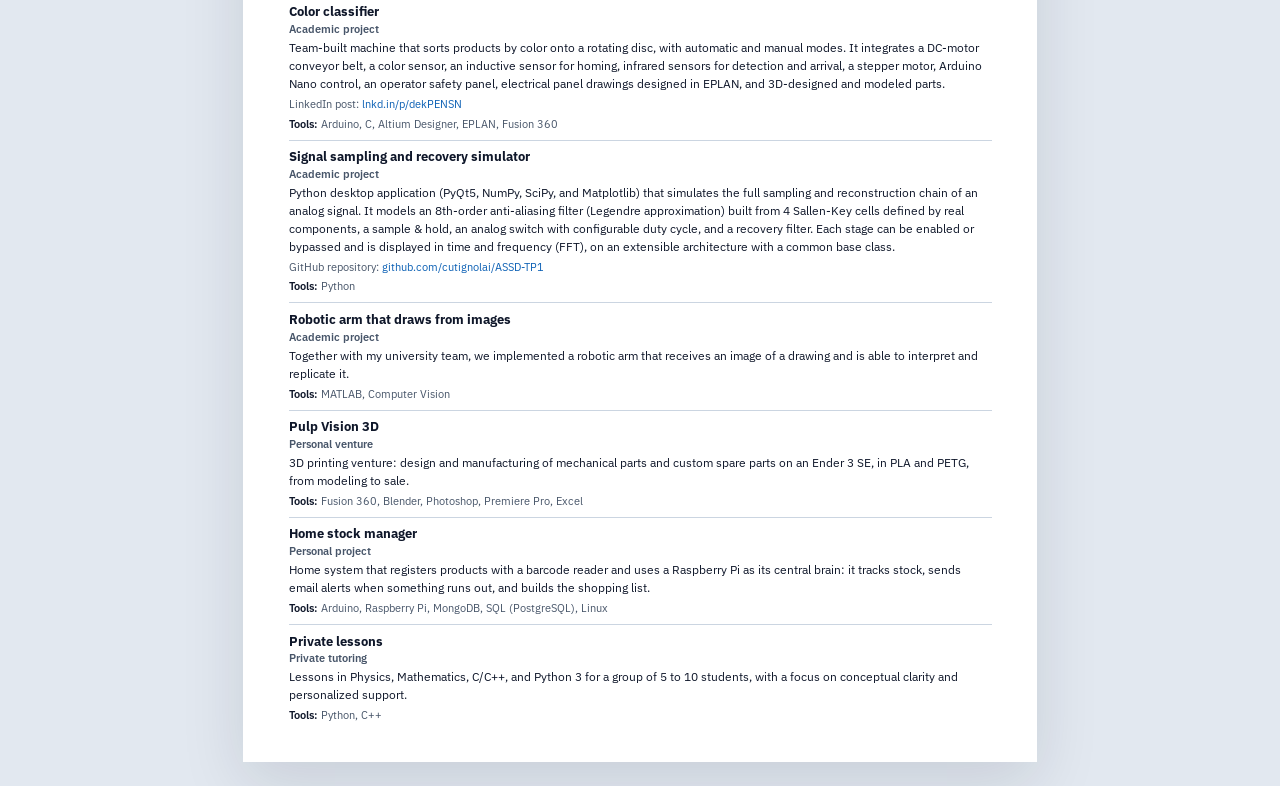
==== commit 90dc0a7e: "actualizacion celular" ====
--- a/cv-print-english.html
+++ b/cv-print-english.html
@@ -7,12 +7,7 @@
   <meta name="author" content="Ignacio Cutignola">
   <meta name="description" content="Resume of Ignacio Cutignola: firmware and embedded systems, cybersecurity, and software development.">
   <link rel="icon" href="./favicon.svg" type="image/svg+xml">
-  <link rel="preconnect" href="https://fonts.googleapis.com">
-  <link rel="preconnect" href="https://fonts.gstatic.com" crossorigin>
-  <link
-    href="https://fonts.googleapis.com/css2?family=IBM+Plex+Sans:wght@400;500;600;700&family=IBM+Plex+Serif:wght@500;600&display=swap"
-    rel="stylesheet"
-  >
+
   <link rel="stylesheet" href="cv-print.css">
 </head>
 <body>
--- a/cv-print.css
+++ b/cv-print.css
@@ -1,3 +1,41 @@
+/* Static, self-hosted font files: Chrome embeds them as TrueType instead of Type3,
+   which keeps the PDF text readable for every ATS parser. */
+@font-face {
+  font-family: "IBM Plex Sans";
+  font-weight: 400;
+  src: url("recurso/Fuentes/ibm-plex-sans-latin-400-normal.woff2") format("woff2");
+}
+
+@font-face {
+  font-family: "IBM Plex Sans";
+  font-weight: 500;
+  src: url("recurso/Fuentes/ibm-plex-sans-latin-500-normal.woff2") format("woff2");
+}
+
+@font-face {
+  font-family: "IBM Plex Sans";
+  font-weight: 600;
+  src: url("recurso/Fuentes/ibm-plex-sans-latin-600-normal.woff2") format("woff2");
+}
+
+@font-face {
+  font-family: "IBM Plex Sans";
+  font-weight: 700;
+  src: url("recurso/Fuentes/ibm-plex-sans-latin-700-normal.woff2") format("woff2");
+}
+
+@font-face {
+  font-family: "IBM Plex Serif";
+  font-weight: 500;
+  src: url("recurso/Fuentes/ibm-plex-serif-latin-500-normal.woff2") format("woff2");
+}
+
+@font-face {
+  font-family: "IBM Plex Serif";
+  font-weight: 600;
+  src: url("recurso/Fuentes/ibm-plex-serif-latin-600-normal.woff2") format("woff2");
+}
+
 @page {
   size: A4;
   margin: 10mm 0;
@@ -232,13 +270,18 @@
   min-width: 0;
 }
 
+/* Date sits right under the title (not floated to the right) so text extractors
+   always read it together with the role it belongs to. */
 .cv-experience-item-header,
 .cv-project-item-header {
   display: flex;
-  align-items: baseline;
-  justify-content: space-between;
-  gap: 4mm;
+  flex-direction: column;
+  gap: 0.3mm;
   margin-bottom: 0.8mm;
+}
+
+.cv-nowrap {
+  white-space: nowrap;
 }
 
 .cv-experience-item h3,
